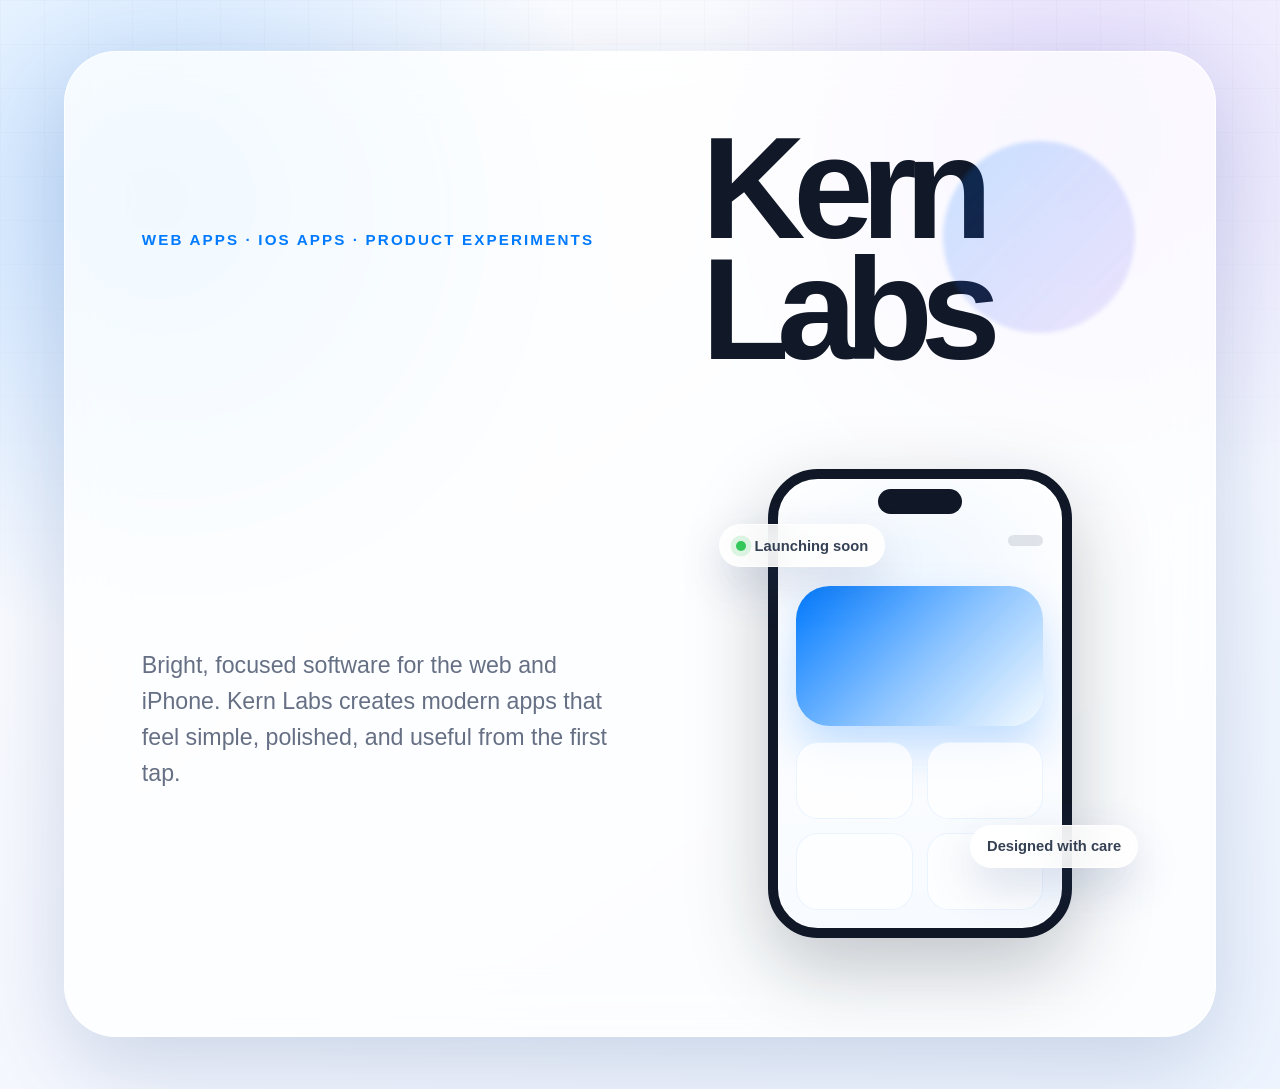
==== index.html @ 350dec14 "Add Kern Labs landing page" ====
<!doctype html>
<html lang="en">
  <head>
    <meta charset="utf-8" />
    <meta name="viewport" content="width=device-width, initial-scale=1" />
    <meta
      name="description"
      content="Kern Labs publishes thoughtful web and iOS apps with a bright, modern product focus."
    />
    <title>Kern Labs</title>
    <link rel="stylesheet" href="styles.css" />
  </head>
  <body>
    <main class="page-shell" aria-labelledby="page-title">
      <section class="hero-card">
        <p class="eyebrow">Web apps · iOS apps · Product experiments</p>
        <h1 id="page-title">Kern Labs</h1>
        <p class="hero-copy">
          Bright, focused software for the web and iPhone. Kern Labs creates
          modern apps that feel simple, polished, and useful from the first tap.
        </p>
        <div class="product-preview" aria-label="Abstract app preview">
          <div class="phone-frame">
            <div class="phone-status">
              <span></span>
              <span></span>
            </div>
            <div class="app-pill"></div>
            <div class="app-grid">
              <span></span>
              <span></span>
              <span></span>
              <span></span>
            </div>
          </div>
          <div class="floating-card floating-card-primary">
            <span class="dot"></span>
            <span>Launching soon</span>
          </div>
          <div class="floating-card floating-card-secondary">
            <span>Designed with care</span>
          </div>
        </div>
      </section>
    </main>
  </body>
</html>
---- styles.css ----
:root {
  color-scheme: light;
  --background: #f7f9ff;
  --card: rgba(255, 255, 255, 0.78);
  --card-border: rgba(255, 255, 255, 0.9);
  --text: #111827;
  --muted: #667085;
  --accent: #007aff;
  --accent-soft: #dcecff;
  --violet: #7c3aed;
  --shadow: 0 28px 90px rgba(50, 80, 140, 0.22);
  font-family: -apple-system, BlinkMacSystemFont, "SF Pro Display", "SF Pro Text",
    "Segoe UI", sans-serif;
}

* {
  box-sizing: border-box;
}

html {
  min-height: 100%;
}

body {
  min-height: 100vh;
  margin: 0;
  color: var(--text);
  background:
    radial-gradient(circle at 12% 18%, rgba(0, 122, 255, 0.22), transparent 28rem),
    radial-gradient(circle at 84% 12%, rgba(124, 58, 237, 0.16), transparent 24rem),
    linear-gradient(145deg, #ffffff 0%, var(--background) 48%, #eef5ff 100%);
}

body::before {
  position: fixed;
  inset: 0;
  z-index: -1;
  pointer-events: none;
  content: "";
  background-image: linear-gradient(rgba(17, 24, 39, 0.035) 1px, transparent 1px),
    linear-gradient(90deg, rgba(17, 24, 39, 0.035) 1px, transparent 1px);
  background-size: 44px 44px;
  mask-image: linear-gradient(to bottom, rgba(0, 0, 0, 0.5), transparent 72%);
}

.page-shell {
  display: grid;
  min-height: 100vh;
  padding: clamp(1.25rem, 4vw, 4rem);
  place-items: center;
}

.hero-card {
  position: relative;
  display: grid;
  width: min(100%, 72rem);
  min-height: min(42rem, calc(100vh - 2.5rem));
  grid-template-columns: minmax(0, 1.05fr) minmax(20rem, 0.95fr);
  gap: clamp(2rem, 6vw, 5rem);
  align-items: center;
  overflow: hidden;
  padding: clamp(2rem, 6vw, 5.5rem);
  border: 1px solid var(--card-border);
  border-radius: clamp(2rem, 5vw, 3.25rem);
  background: var(--card);
  box-shadow: var(--shadow);
  backdrop-filter: blur(28px) saturate(1.4);
}

.hero-card::after {
  position: absolute;
  top: 9%;
  right: 7%;
  width: 12rem;
  height: 12rem;
  border-radius: 999px;
  content: "";
  background: linear-gradient(135deg, rgba(0, 122, 255, 0.2), rgba(124, 58, 237, 0.12));
  filter: blur(2px);
}

.eyebrow {
  margin: 0 0 1.25rem;
  color: var(--accent);
  font-size: clamp(0.78rem, 1.4vw, 0.95rem);
  font-weight: 700;
  letter-spacing: 0.14em;
  text-transform: uppercase;
}

h1 {
  max-width: 12ch;
  margin: 0;
  font-size: clamp(4rem, 12vw, 9rem);
  line-height: 0.84;
  letter-spacing: -0.085em;
}

.hero-copy {
  max-width: 38rem;
  margin: clamp(1.35rem, 3vw, 2rem) 0 0;
  color: var(--muted);
  font-size: clamp(1.12rem, 2vw, 1.45rem);
  line-height: 1.55;
}

.product-preview {
  position: relative;
  display: grid;
  min-height: 32rem;
  place-items: center;
}

.phone-frame {
  position: relative;
  width: min(19rem, 72vw);
  min-height: 29rem;
  overflow: hidden;
  padding: 1.15rem;
  border: 0.68rem solid #101828;
  border-radius: 3.1rem;
  background:
    linear-gradient(180deg, rgba(255, 255, 255, 0.9), rgba(255, 255, 255, 0.58)),
    radial-gradient(circle at 50% 16%, rgba(0, 122, 255, 0.35), transparent 10rem),
    linear-gradient(160deg, #f9fbff, #eaf3ff);
  box-shadow: 0 30px 80px rgba(16, 24, 40, 0.25), inset 0 0 0 1px rgba(255, 255, 255, 0.6);
}

.phone-frame::before {
  position: absolute;
  top: 0.62rem;
  left: 50%;
  width: 5.25rem;
  height: 1.55rem;
  border-radius: 999px;
  content: "";
  background: #101828;
  transform: translateX(-50%);
}

.phone-status {
  display: flex;
  justify-content: space-between;
  margin: 2.35rem 0 2.5rem;
}

.phone-status span {
  width: 4rem;
  height: 0.68rem;
  border-radius: 999px;
  background: rgba(102, 112, 133, 0.18);
}

.phone-status span:last-child {
  width: 2.2rem;
}

.app-pill {
  width: 100%;
  height: 8.75rem;
  border-radius: 2.1rem;
  background: linear-gradient(135deg, var(--accent), #8ec5ff 54%, #f5fbff);
  box-shadow: 0 22px 46px rgba(0, 122, 255, 0.24);
}

.app-grid {
  display: grid;
  grid-template-columns: repeat(2, 1fr);
  gap: 0.9rem;
  margin-top: 1rem;
}

.app-grid span {
  min-height: 4.8rem;
  border-radius: 1.35rem;
  background: rgba(255, 255, 255, 0.76);
  box-shadow: inset 0 0 0 1px rgba(0, 122, 255, 0.08);
}

.floating-card {
  position: absolute;
  display: inline-flex;
  align-items: center;
  gap: 0.55rem;
  padding: 0.78rem 1rem;
  border: 1px solid rgba(255, 255, 255, 0.78);
  border-radius: 999px;
  color: #344054;
  font-size: 0.92rem;
  font-weight: 700;
  background: rgba(255, 255, 255, 0.86);
  box-shadow: 0 18px 45px rgba(50, 80, 140, 0.18);
  backdrop-filter: blur(18px);
}

.floating-card-primary {
  top: 15%;
  left: 4%;
}

.floating-card-secondary {
  right: 0;
  bottom: 18%;
}

.dot {
  width: 0.62rem;
  height: 0.62rem;
  border-radius: 999px;
  background: #34c759;
  box-shadow: 0 0 0 0.34rem rgba(52, 199, 89, 0.16);
}

@media (max-width: 820px) {
  .hero-card {
    grid-template-columns: 1fr;
    min-height: auto;
  }

  .product-preview {
    min-height: 28rem;
  }

  .floating-card-primary {
    left: 0;
  }
}

@media (max-width: 520px) {
  .page-shell {
    padding: 0.8rem;
  }

  .hero-card {
    padding: 2rem 1.35rem;
    border-radius: 1.8rem;
  }

  h1 {
    font-size: clamp(3.4rem, 20vw, 5.8rem);
  }

  .product-preview {
    min-height: 25rem;
  }

  .phone-frame {
    min-height: 25rem;
    border-width: 0.55rem;
    border-radius: 2.6rem;
  }

  .floating-card {
    font-size: 0.8rem;
  }
}
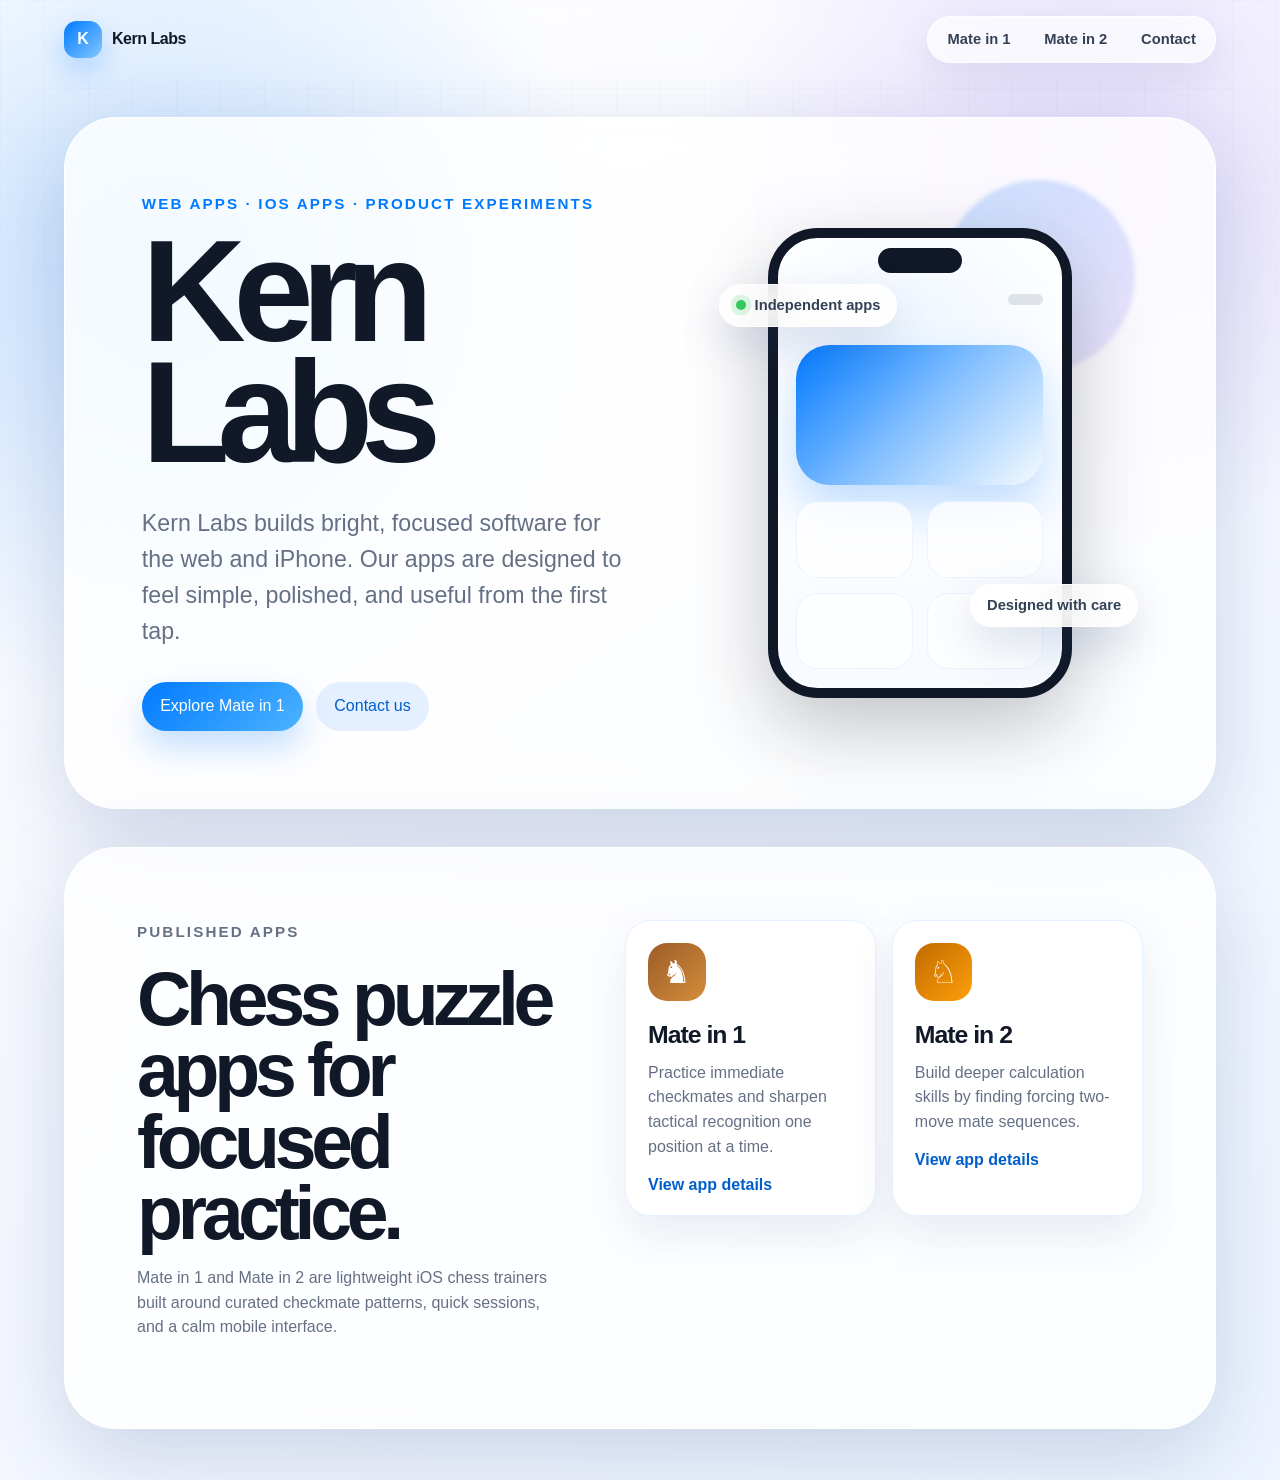
==== commit 533c8cc9: "Add app pages and contact form" ====
--- a/index.html
+++ b/index.html
@@ -5,20 +5,40 @@
     <meta name="viewport" content="width=device-width, initial-scale=1" />
     <meta
       name="description"
-      content="Kern Labs publishes thoughtful web and iOS apps with a bright, modern product focus."
+      content="Kern Labs publishes thoughtful web and iOS apps, including Mate in One and Mate in Two chess puzzle apps."
     />
-    <title>Kern Labs</title>
+    <title>Kern Labs | Web and iOS Apps</title>
     <link rel="stylesheet" href="styles.css" />
   </head>
   <body>
+    <header class="site-header">
+      <a class="brand-mark" href="index.html" aria-label="Kern Labs home">
+        <span class="brand-icon">K</span>
+        <span>Kern Labs</span>
+      </a>
+      <nav class="site-nav" aria-label="Primary navigation">
+        <a href="apps/mate-in-1.html">Mate in 1</a>
+        <a href="apps/mate-in-2.html">Mate in 2</a>
+        <a href="contact.html">Contact</a>
+      </nav>
+    </header>
+
     <main class="page-shell" aria-labelledby="page-title">
-      <section class="hero-card">
-        <p class="eyebrow">Web apps · iOS apps · Product experiments</p>
-        <h1 id="page-title">Kern Labs</h1>
-        <p class="hero-copy">
-          Bright, focused software for the web and iPhone. Kern Labs creates
-          modern apps that feel simple, polished, and useful from the first tap.
-        </p>
+      <section class="hero-card hero-card-home">
+        <div class="hero-content">
+          <p class="eyebrow">Web apps · iOS apps · Product experiments</p>
+          <h1 id="page-title">Kern Labs</h1>
+          <p class="hero-copy">
+            Kern Labs builds bright, focused software for the web and iPhone.
+            Our apps are designed to feel simple, polished, and useful from the
+            first tap.
+          </p>
+          <div class="hero-actions" aria-label="Featured destinations">
+            <a class="button button-primary" href="apps/mate-in-1.html">Explore Mate in 1</a>
+            <a class="button button-secondary" href="contact.html">Contact us</a>
+          </div>
+        </div>
+
         <div class="product-preview" aria-label="Abstract app preview">
           <div class="phone-frame">
             <div class="phone-status">
@@ -35,13 +55,45 @@
           </div>
           <div class="floating-card floating-card-primary">
             <span class="dot"></span>
-            <span>Launching soon</span>
+            <span>Independent apps</span>
           </div>
           <div class="floating-card floating-card-secondary">
             <span>Designed with care</span>
           </div>
         </div>
       </section>
+
+      <section class="section-panel" aria-labelledby="apps-title">
+        <div class="section-heading">
+          <p class="eyebrow">Published apps</p>
+          <h2 id="apps-title">Chess puzzle apps for focused practice.</h2>
+          <p>
+            Mate in 1 and Mate in 2 are lightweight iOS chess trainers built
+            around curated checkmate patterns, quick sessions, and a calm mobile
+            interface.
+          </p>
+        </div>
+        <div class="app-card-grid">
+          <article class="app-card">
+            <div class="app-card-icon">♞</div>
+            <h3>Mate in 1</h3>
+            <p>
+              Practice immediate checkmates and sharpen tactical recognition one
+              position at a time.
+            </p>
+            <a class="text-link" href="apps/mate-in-1.html">View app details</a>
+          </article>
+          <article class="app-card">
+            <div class="app-card-icon app-card-icon-gold">♘</div>
+            <h3>Mate in 2</h3>
+            <p>
+              Build deeper calculation skills by finding forcing two-move mate
+              sequences.
+            </p>
+            <a class="text-link" href="apps/mate-in-2.html">View app details</a>
+          </article>
+        </div>
+      </section>
     </main>
   </body>
 </html>
--- a/styles.css
+++ b/styles.css
@@ -1,13 +1,15 @@
 :root {
   color-scheme: light;
   --background: #f7f9ff;
-  --card: rgba(255, 255, 255, 0.78);
-  --card-border: rgba(255, 255, 255, 0.9);
+  --card: rgba(255, 255, 255, 0.8);
+  --card-strong: rgba(255, 255, 255, 0.94);
+  --card-border: rgba(255, 255, 255, 0.92);
   --text: #111827;
   --muted: #667085;
   --accent: #007aff;
+  --accent-dark: #005ecb;
   --accent-soft: #dcecff;
-  --violet: #7c3aed;
+  --gold: #ff9f0a;
   --shadow: 0 28px 90px rgba(50, 80, 140, 0.22);
   font-family: -apple-system, BlinkMacSystemFont, "SF Pro Display", "SF Pro Text",
     "Segoe UI", sans-serif;
@@ -19,6 +21,7 @@
 
 html {
   min-height: 100%;
+  scroll-behavior: smooth;
 }
 
 body {
@@ -43,23 +46,96 @@
   mask-image: linear-gradient(to bottom, rgba(0, 0, 0, 0.5), transparent 72%);
 }
 
+img {
+  display: block;
+  max-width: 100%;
+}
+
+a {
+  color: inherit;
+}
+
+.site-header {
+  position: sticky;
+  top: 0;
+  z-index: 10;
+  display: flex;
+  align-items: center;
+  justify-content: space-between;
+  gap: 1rem;
+  width: min(100% - 2rem, 72rem);
+  margin: 0 auto;
+  padding: 1rem 0;
+  backdrop-filter: blur(18px);
+}
+
+.brand-mark,
+.site-nav {
+  display: inline-flex;
+  align-items: center;
+}
+
+.brand-mark {
+  gap: 0.65rem;
+  color: var(--text);
+  font-weight: 800;
+  text-decoration: none;
+  letter-spacing: -0.03em;
+}
+
+.brand-icon {
+  display: grid;
+  width: 2.35rem;
+  height: 2.35rem;
+  border-radius: 0.78rem;
+  color: #ffffff;
+  background: linear-gradient(135deg, var(--accent), #83c7ff);
+  box-shadow: 0 12px 28px rgba(0, 122, 255, 0.24);
+  place-items: center;
+}
+
+.site-nav {
+  gap: 0.35rem;
+  padding: 0.32rem;
+  border: 1px solid rgba(255, 255, 255, 0.78);
+  border-radius: 999px;
+  background: rgba(255, 255, 255, 0.68);
+  box-shadow: 0 12px 36px rgba(50, 80, 140, 0.1);
+}
+
+.site-nav a {
+  padding: 0.58rem 0.88rem;
+  border-radius: 999px;
+  color: #344054;
+  font-size: 0.92rem;
+  font-weight: 700;
+  text-decoration: none;
+}
+
+.site-nav a:hover,
+.site-nav a:focus-visible,
+.site-nav a[aria-current="page"] {
+  color: var(--accent-dark);
+  background: rgba(0, 122, 255, 0.1);
+}
+
 .page-shell {
   display: grid;
-  min-height: 100vh;
-  padding: clamp(1.25rem, 4vw, 4rem);
-  place-items: center;
-}
-
-.hero-card {
-  position: relative;
-  display: grid;
-  width: min(100%, 72rem);
-  min-height: min(42rem, calc(100vh - 2.5rem));
-  grid-template-columns: minmax(0, 1.05fr) minmax(20rem, 0.95fr);
-  gap: clamp(2rem, 6vw, 5rem);
-  align-items: center;
-  overflow: hidden;
-  padding: clamp(2rem, 6vw, 5.5rem);
+  gap: clamp(1.25rem, 3vw, 2.5rem);
+  width: min(100% - 2rem, 72rem);
+  min-height: calc(100vh - 5.5rem);
+  margin: 0 auto;
+  padding: clamp(1rem, 3vw, 3rem) 0 clamp(2rem, 4vw, 4rem);
+}
+
+.page-shell-subpage {
+  align-items: center;
+}
+
+.hero-card,
+.section-panel,
+.detail-hero,
+.contact-panel {
   border: 1px solid var(--card-border);
   border-radius: clamp(2rem, 5vw, 3.25rem);
   background: var(--card);
@@ -67,7 +143,19 @@
   backdrop-filter: blur(28px) saturate(1.4);
 }
 
-.hero-card::after {
+.hero-card {
+  position: relative;
+  display: grid;
+  min-height: min(42rem, calc(100vh - 8rem));
+  grid-template-columns: minmax(0, 1.05fr) minmax(20rem, 0.95fr);
+  gap: clamp(2rem, 6vw, 5rem);
+  align-items: center;
+  overflow: hidden;
+  padding: clamp(2rem, 6vw, 5.5rem);
+}
+
+.hero-card::after,
+.detail-hero::after {
   position: absolute;
   top: 9%;
   right: 7%;
@@ -79,33 +167,115 @@
   filter: blur(2px);
 }
 
+.hero-content,
+.detail-copy,
+.section-heading,
+.contact-panel > * {
+  position: relative;
+  z-index: 1;
+}
+
 .eyebrow {
   margin: 0 0 1.25rem;
   color: var(--accent);
   font-size: clamp(0.78rem, 1.4vw, 0.95rem);
-  font-weight: 700;
+  font-weight: 800;
   letter-spacing: 0.14em;
   text-transform: uppercase;
 }
 
+h1,
+h2,
+h3,
+p {
+  margin-top: 0;
+}
+
 h1 {
   max-width: 12ch;
-  margin: 0;
+  margin-bottom: 0;
   font-size: clamp(4rem, 12vw, 9rem);
   line-height: 0.84;
   letter-spacing: -0.085em;
 }
 
+.detail-copy h1,
+.contact-panel h1 {
+  max-width: 9ch;
+  font-size: clamp(3.6rem, 10vw, 7rem);
+}
+
+h2 {
+  max-width: 15ch;
+  margin-bottom: 1rem;
+  font-size: clamp(2.3rem, 6vw, 4.7rem);
+  line-height: 0.95;
+  letter-spacing: -0.07em;
+}
+
+h3 {
+  margin-bottom: 0.75rem;
+  font-size: 1.55rem;
+  letter-spacing: -0.04em;
+}
+
+.hero-copy,
+.section-heading p,
+.app-card p,
+.form-note {
+  color: var(--muted);
+  line-height: 1.55;
+}
+
 .hero-copy {
   max-width: 38rem;
   margin: clamp(1.35rem, 3vw, 2rem) 0 0;
-  color: var(--muted);
   font-size: clamp(1.12rem, 2vw, 1.45rem);
-  line-height: 1.55;
+}
+
+.hero-actions {
+  display: flex;
+  flex-wrap: wrap;
+  gap: 0.8rem;
+  margin-top: 2rem;
+}
+
+.button,
+.text-link {
+  font-weight: 800;
+  text-decoration: none;
+}
+
+.button {
+  display: inline-flex;
+  align-items: center;
+  justify-content: center;
+  min-height: 3.1rem;
+  padding: 0.85rem 1.15rem;
+  border: 0;
+  border-radius: 999px;
+  cursor: pointer;
+  font: inherit;
+}
+
+.button-primary {
+  color: #ffffff;
+  background: linear-gradient(135deg, var(--accent), #4db3ff);
+  box-shadow: 0 16px 34px rgba(0, 122, 255, 0.24);
+}
+
+.button-secondary {
+  color: var(--accent-dark);
+  background: rgba(0, 122, 255, 0.1);
+}
+
+.text-link {
+  color: var(--accent-dark);
 }
 
 .product-preview {
   position: relative;
+  z-index: 1;
   display: grid;
   min-height: 32rem;
   place-items: center;
@@ -187,7 +357,7 @@
   border-radius: 999px;
   color: #344054;
   font-size: 0.92rem;
-  font-weight: 700;
+  font-weight: 800;
   background: rgba(255, 255, 255, 0.86);
   box-shadow: 0 18px 45px rgba(50, 80, 140, 0.18);
   backdrop-filter: blur(18px);
@@ -211,10 +381,181 @@
   box-shadow: 0 0 0 0.34rem rgba(52, 199, 89, 0.16);
 }
 
-@media (max-width: 820px) {
-  .hero-card {
+.section-panel,
+.contact-panel {
+  padding: clamp(2rem, 6vw, 4.5rem);
+}
+
+.section-panel {
+  display: grid;
+  grid-template-columns: minmax(0, 0.82fr) minmax(20rem, 1fr);
+  gap: clamp(1.5rem, 5vw, 4rem);
+  align-items: start;
+}
+
+.app-card-grid {
+  display: grid;
+  grid-template-columns: repeat(2, minmax(0, 1fr));
+  gap: 1rem;
+}
+
+.app-card {
+  padding: 1.35rem;
+  border: 1px solid rgba(0, 122, 255, 0.1);
+  border-radius: 1.6rem;
+  background: var(--card-strong);
+  box-shadow: 0 18px 44px rgba(50, 80, 140, 0.1);
+}
+
+.app-card-icon {
+  display: grid;
+  width: 3.6rem;
+  height: 3.6rem;
+  margin-bottom: 1.25rem;
+  border-radius: 1.2rem;
+  color: #ffffff;
+  font-size: 2rem;
+  background: linear-gradient(135deg, #9b5c28, #d48d3a);
+  place-items: center;
+}
+
+.app-card-icon-gold {
+  background: linear-gradient(135deg, #bf6b00, var(--gold));
+}
+
+.detail-hero {
+  position: relative;
+  display: grid;
+  grid-template-columns: minmax(0, 1fr) minmax(17rem, 24rem);
+  gap: clamp(2rem, 6vw, 5rem);
+  align-items: center;
+  overflow: hidden;
+  padding: clamp(2rem, 6vw, 5rem);
+}
+
+.feature-list {
+  display: grid;
+  gap: 0.8rem;
+  max-width: 34rem;
+  margin: 2rem 0 0;
+  padding: 0;
+  list-style: none;
+}
+
+.feature-list li {
+  display: flex;
+  gap: 0.7rem;
+  align-items: flex-start;
+  color: #344054;
+  font-weight: 700;
+}
+
+.feature-list li::before {
+  flex: 0 0 auto;
+  width: 0.7rem;
+  height: 0.7rem;
+  margin-top: 0.45rem;
+  border-radius: 999px;
+  content: "";
+  background: var(--gold);
+  box-shadow: 0 0 0 0.32rem rgba(255, 159, 10, 0.12);
+}
+
+.screenshot-card {
+  position: relative;
+  z-index: 1;
+  margin: 0;
+  padding: 0.75rem;
+  border: 1px solid rgba(255, 255, 255, 0.9);
+  border-radius: 2.5rem;
+  background: rgba(255, 255, 255, 0.66);
+  box-shadow: 0 30px 80px rgba(16, 24, 40, 0.18);
+}
+
+.screenshot-card img {
+  width: 100%;
+  border-radius: 1.85rem;
+  box-shadow: inset 0 0 0 1px rgba(16, 24, 40, 0.08);
+}
+
+.screenshot-card figcaption {
+  padding: 0.8rem 0.4rem 0.2rem;
+  color: var(--muted);
+  font-size: 0.9rem;
+  font-weight: 700;
+  text-align: center;
+}
+
+.contact-panel {
+  display: grid;
+  grid-template-columns: minmax(0, 0.9fr) minmax(18rem, 1fr);
+  gap: clamp(2rem, 5vw, 4rem);
+  align-items: center;
+}
+
+.contact-panel .hero-copy a {
+  color: var(--accent-dark);
+  font-weight: 800;
+}
+
+.newsletter-form {
+  display: grid;
+  gap: 0.85rem;
+  padding: clamp(1.2rem, 4vw, 2rem);
+  border: 1px solid rgba(0, 122, 255, 0.1);
+  border-radius: 1.8rem;
+  background: var(--card-strong);
+  box-shadow: 0 18px 44px rgba(50, 80, 140, 0.1);
+}
+
+.newsletter-form label {
+  font-size: 1.15rem;
+  font-weight: 850;
+  letter-spacing: -0.03em;
+}
+
+.newsletter-row {
+  display: flex;
+  gap: 0.75rem;
+}
+
+.newsletter-row input {
+  width: 100%;
+  min-height: 3.1rem;
+  padding: 0.85rem 1rem;
+  border: 1px solid rgba(102, 112, 133, 0.2);
+  border-radius: 999px;
+  color: var(--text);
+  background: #ffffff;
+  font: inherit;
+  outline: none;
+}
+
+.newsletter-row input:focus {
+  border-color: rgba(0, 122, 255, 0.55);
+  box-shadow: 0 0 0 0.28rem rgba(0, 122, 255, 0.1);
+}
+
+.form-note,
+.form-success {
+  margin-bottom: 0;
+  font-size: 0.95rem;
+}
+
+.form-success {
+  padding: 0.78rem 1rem;
+  border-radius: 1rem;
+  color: #05603a;
+  font-weight: 800;
+  background: rgba(52, 199, 89, 0.13);
+}
+
+@media (max-width: 880px) {
+  .hero-card,
+  .section-panel,
+  .detail-hero,
+  .contact-panel {
     grid-template-columns: 1fr;
-    min-height: auto;
   }
 
   .product-preview {
@@ -224,20 +565,67 @@
   .floating-card-primary {
     left: 0;
   }
+
+  .screenshot-card {
+    width: min(100%, 24rem);
+    justify-self: center;
+  }
+}
+
+@media (max-width: 640px) {
+  .site-header {
+    position: static;
+    align-items: stretch;
+    flex-direction: column;
+  }
+
+  .site-nav {
+    justify-content: center;
+    width: 100%;
+  }
+
+  .site-nav a {
+    padding: 0.55rem 0.62rem;
+    font-size: 0.84rem;
+  }
+
+  .app-card-grid,
+  .newsletter-row {
+    grid-template-columns: 1fr;
+  }
+
+  .app-card-grid,
+  .newsletter-row,
+  .hero-actions {
+    display: grid;
+  }
+
+  .button {
+    width: 100%;
+  }
 }
 
 @media (max-width: 520px) {
   .page-shell {
-    padding: 0.8rem;
-  }
-
-  .hero-card {
+    width: min(100% - 1.2rem, 72rem);
+  }
+
+  .hero-card,
+  .section-panel,
+  .detail-hero,
+  .contact-panel {
     padding: 2rem 1.35rem;
     border-radius: 1.8rem;
   }
 
-  h1 {
-    font-size: clamp(3.4rem, 20vw, 5.8rem);
+  h1,
+  .detail-copy h1,
+  .contact-panel h1 {
+    font-size: clamp(3.4rem, 19vw, 5.8rem);
+  }
+
+  h2 {
+    font-size: clamp(2.2rem, 13vw, 4rem);
   }
 
   .product-preview {
